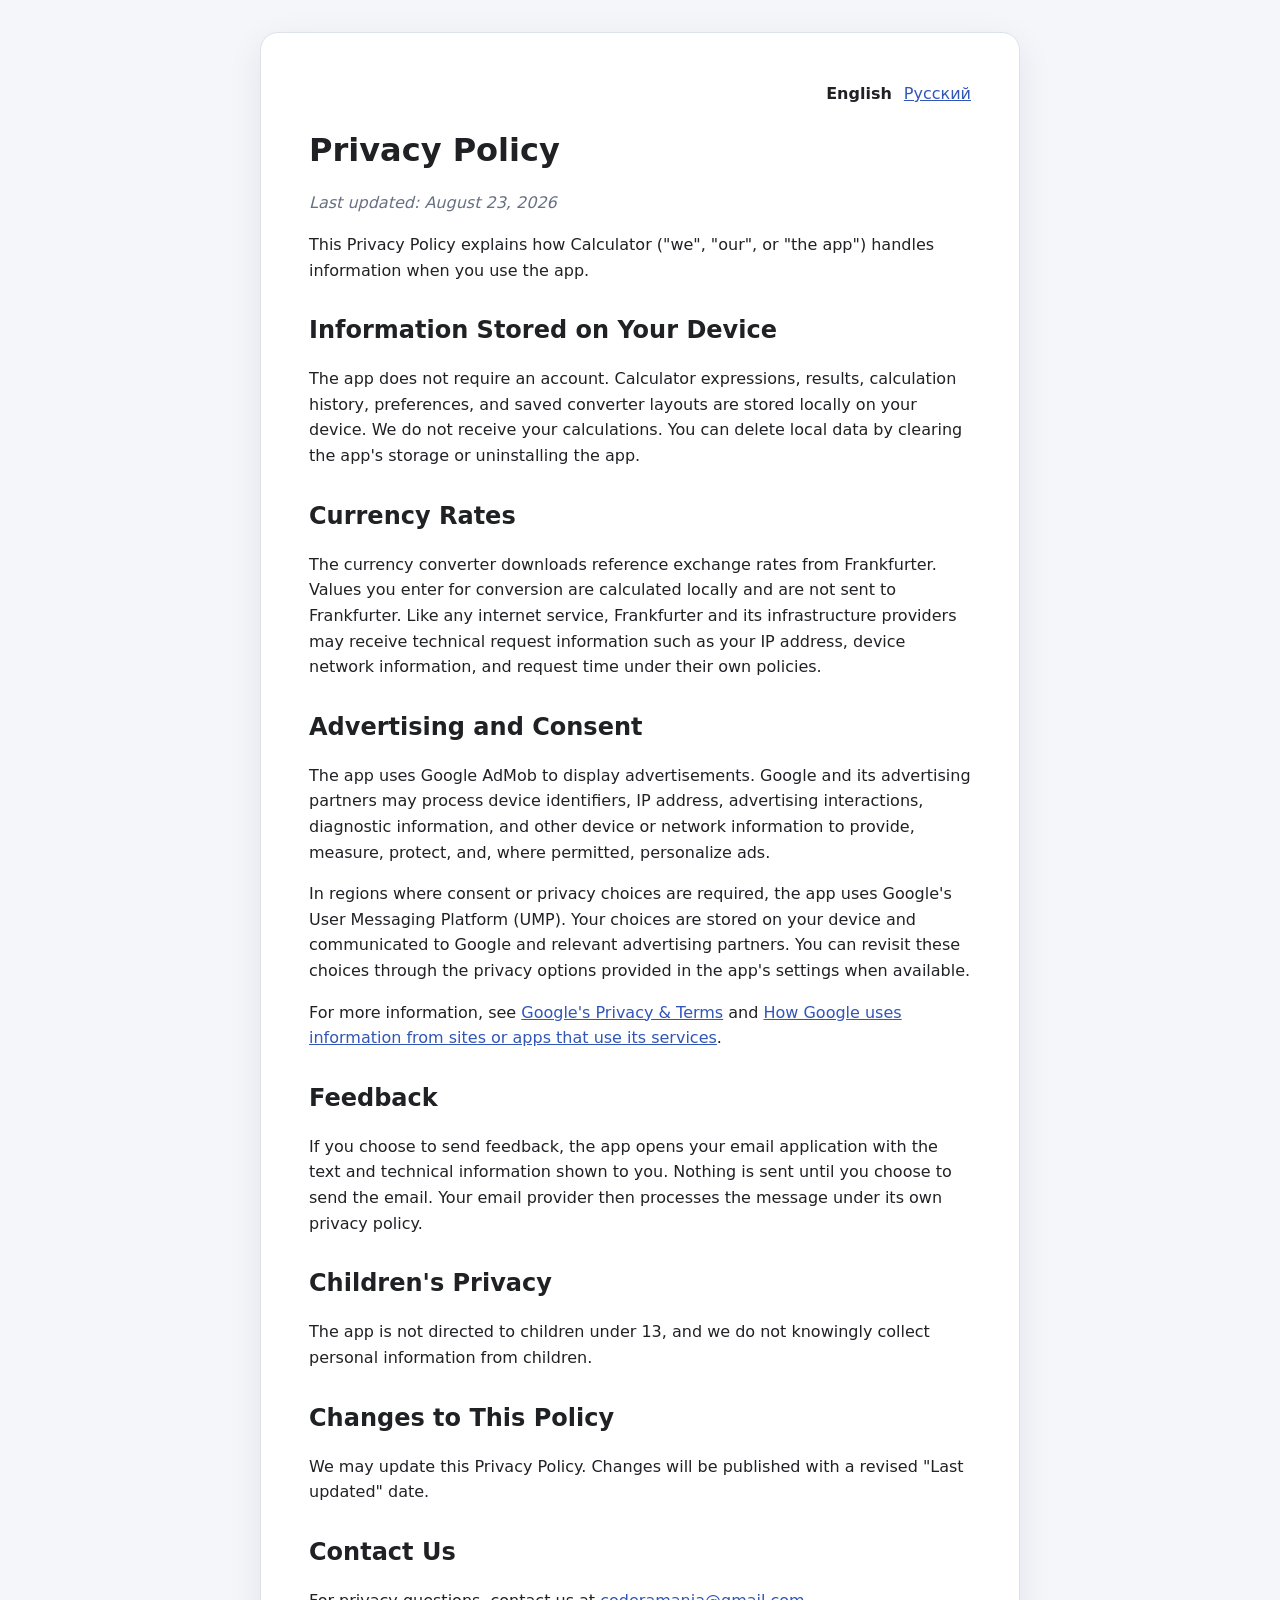
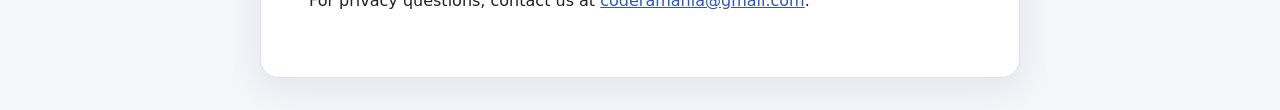
==== index.html @ b9a65efb "docs: publish calculator privacy policy" ====
<!doctype html>
<html lang="en">
  <head>
    <meta charset="utf-8">
    <meta name="viewport" content="width=device-width, initial-scale=1">
    <meta http-equiv="refresh" content="0; url=privacy/">
    <title>Calculator — Privacy Policy</title>
    <link rel="canonical" href="privacy/">
  </head>
  <body><p><a href="privacy/">Open the Calculator Privacy Policy</a></p></body>
</html>
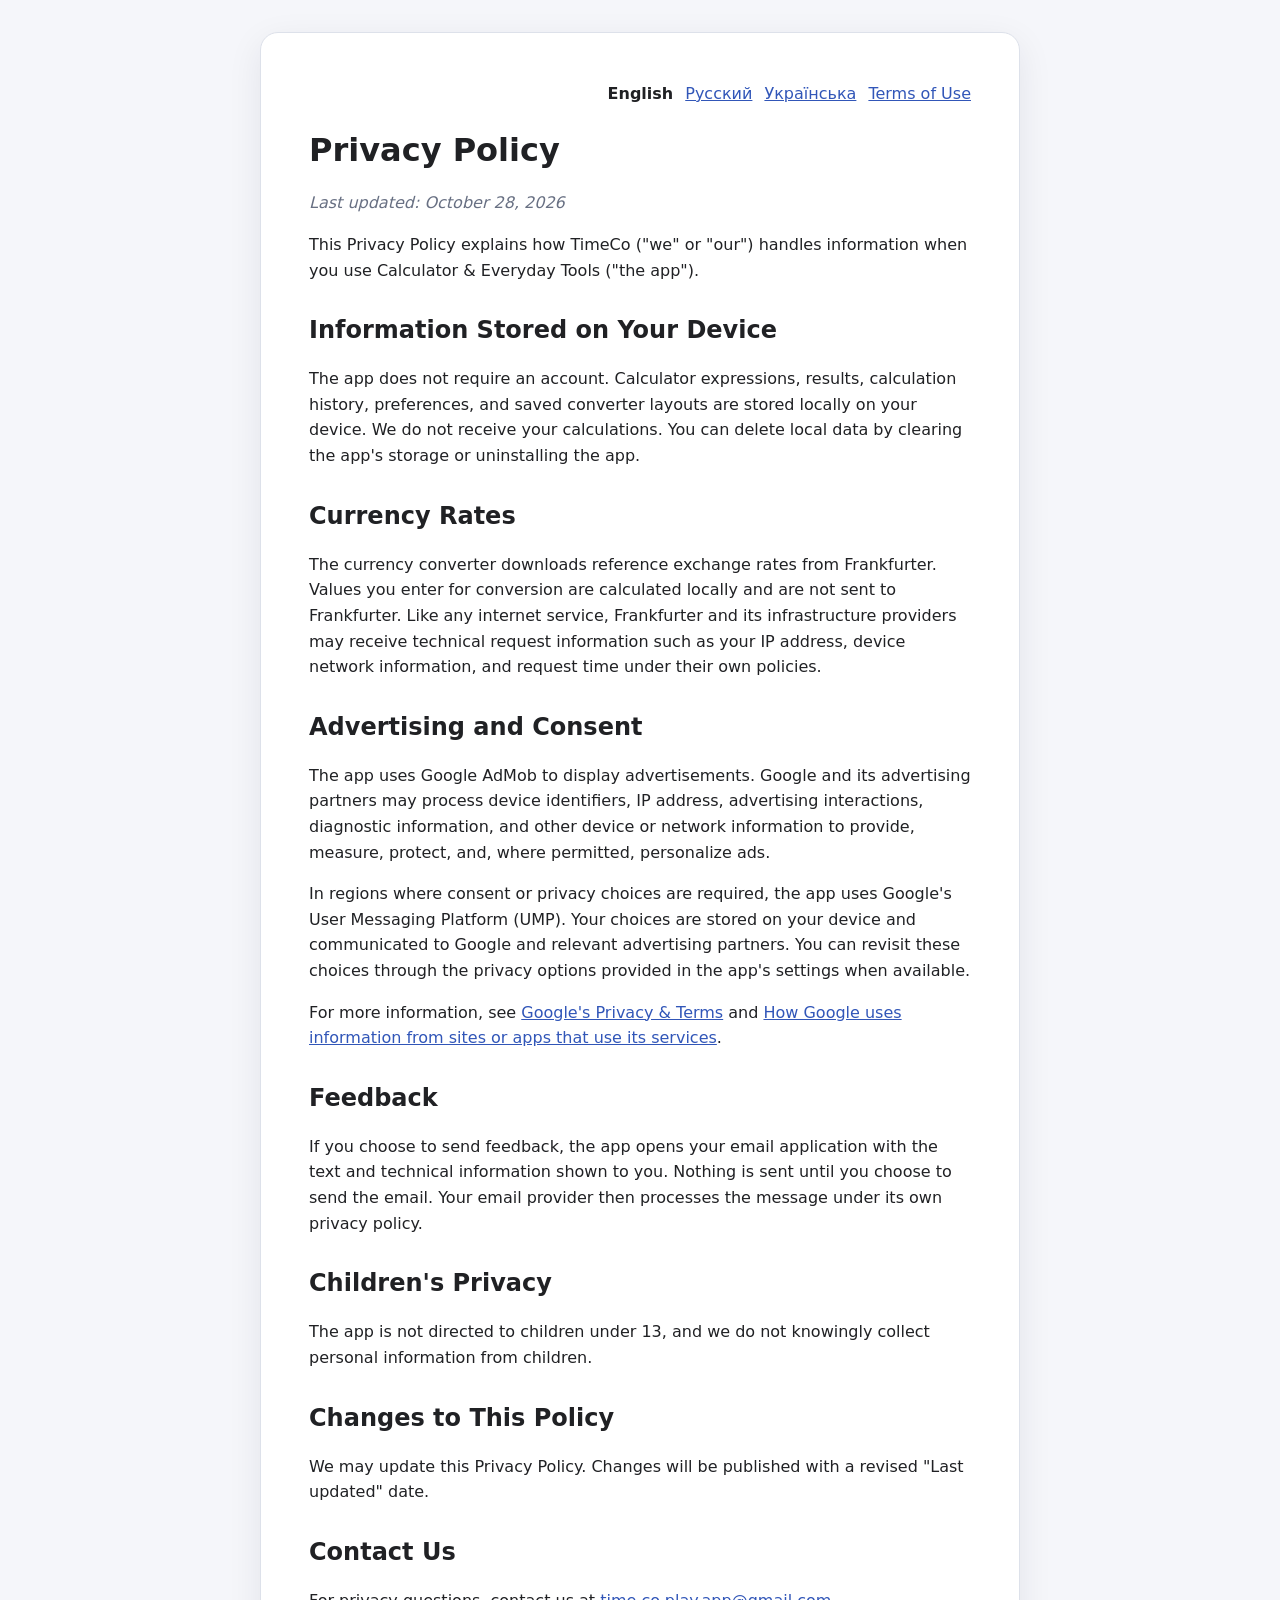
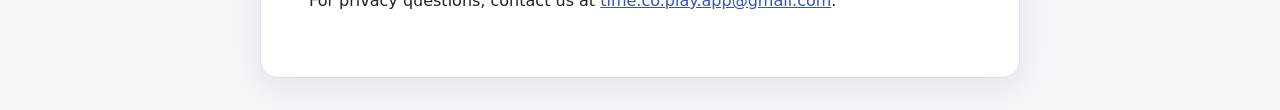
==== commit 89e788a8: "Update legal pages for app release" ====
--- a/index.html
+++ b/index.html
@@ -4,8 +4,8 @@
     <meta charset="utf-8">
     <meta name="viewport" content="width=device-width, initial-scale=1">
     <meta http-equiv="refresh" content="0; url=privacy/">
-    <title>Calculator — Privacy Policy</title>
+    <title>Calculator &amp; Everyday Tools — Privacy Policy</title>
     <link rel="canonical" href="privacy/">
   </head>
-  <body><p><a href="privacy/">Open the Calculator Privacy Policy</a></p></body>
+  <body><p><a href="privacy/">Open the Calculator &amp; Everyday Tools Privacy Policy</a></p></body>
 </html>
